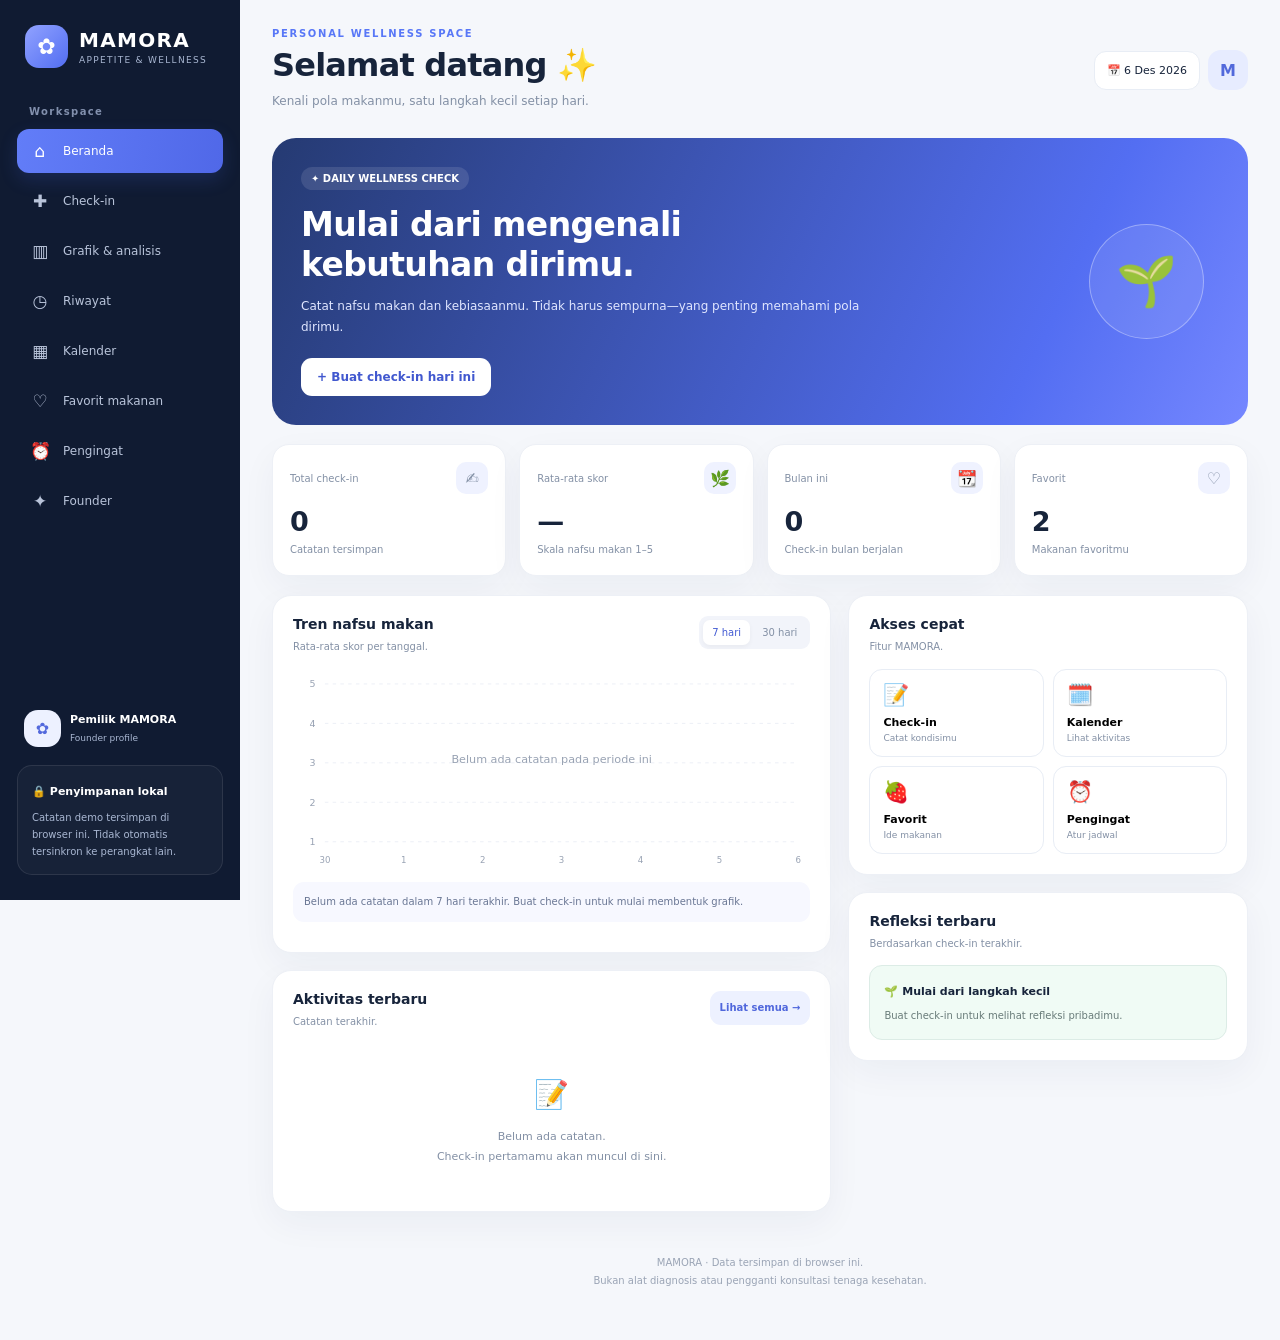
==== templates/index.html @ 0bb4195c "Prepare MAMORA for deployment" ====
<!DOCTYPE html>
<html lang="id">
<head>
<meta charset="UTF-8">
<meta name="viewport" content="width=device-width, initial-scale=1">
<meta name="theme-color" content="#101b32">
<title>MAMORA — Appetite & Wellness</title>
<style>
:root{
  --navy:#101b32;--blue:#5877f7;--blue2:#edf1ff;
  --bg:#f5f7fb;--surface:#fff;--ink:#17243b;
  --muted:#8390a5;--line:#e8edf5;--green:#168568;
  --mint:#e6f8ef;--amber:#fff4df;--red:#fff0f0;
  --shadow:0 12px 35px #1d2f540c;--radius:20px
}
*{box-sizing:border-box}
body{margin:0;background:var(--bg);color:var(--ink);
font-family:Inter,system-ui,-apple-system,"Segoe UI",sans-serif}
button,input,select,textarea{font:inherit}
button{cursor:pointer}
button:focus-visible,input:focus-visible,select:focus-visible,
textarea:focus-visible{outline:3px solid #aabaff;outline-offset:2px}
button:disabled{opacity:.5;cursor:not-allowed}
.hidden{display:none!important}
.muted{color:var(--muted)}
.small{font-size:11px;line-height:1.8}
.eyebrow{font-size:10px;letter-spacing:1.7px;font-weight:800;color:var(--blue)}
h1{font-size:clamp(24px,3vw,32px);letter-spacing:-.8px;margin:7px 0}
h2{letter-spacing:-.6px}
h3{font-size:15px}
p{line-height:1.75}
button:active{transform:scale(.99)}
.btn{display:inline-flex;align-items:center;justify-content:center;gap:8px;
border:0;border-radius:11px;padding:12px 16px;background:var(--blue);
color:#fff;font-size:12px;font-weight:750;transition:.18s}
.btn:hover{filter:brightness(.96)}
.btn.soft{background:var(--blue2);color:#5067dc}
.btn.outline{background:#fff;border:1px solid var(--line);color:#536078}
.btn.danger{background:var(--red);color:#bd4949}
.btn.block{width:100%}
.btn.small{padding:8px 10px;font-size:10px}
.card{background:var(--surface);border:1px solid #edf0f6;
border-radius:var(--radius);box-shadow:var(--shadow);padding:21px;min-width:0}
.card h3{margin-top:0}
.field{display:grid;gap:7px;margin-bottom:16px}
.field label,.field-label{font-size:11px;font-weight:800;color:#4c5970}
.field input,.field select,.field textarea,.search{
width:100%;min-width:0;padding:12px;border:1px solid #e4e9f2;
border-radius:11px;background:#fff;color:var(--ink);font-size:12px}
.field textarea{resize:vertical;min-height:80px}
.field-grid{display:grid;grid-template-columns:1fr 1fr;gap:12px}
.form-hint{font-size:11px;color:var(--muted);line-height:1.8}
.tag{display:inline-flex;padding:6px 10px;border-radius:99px;
font-size:10px;background:var(--blue2);color:#5067dc;font-weight:750}
.divider{height:1px;background:var(--line);margin:18px 0}
.toast{position:fixed;z-index:100;bottom:22px;right:22px;max-width:340px;
background:#15213a;color:white;padding:13px 17px;border-radius:12px;
font-size:12px;box-shadow:var(--shadow);display:none}
.toast.show{display:block}

/* LOGIN */
.login-screen{min-height:100vh;display:grid;grid-template-columns:1.05fr .95fr;
background:#fff}
.login-art{position:relative;overflow:hidden;display:flex;flex-direction:column;
justify-content:space-between;padding:clamp(28px,5vw,68px);
background:linear-gradient(145deg,#101b32,#263c76 62%,#5b73e8);color:#fff}
.login-art:before,.login-art:after{content:"";position:absolute;border:1px solid #ffffff24;
border-radius:50%;width:300px;height:300px;right:-90px;top:12%;
box-shadow:0 0 0 30px #ffffff08,0 0 0 65px #ffffff05}
.login-art:after{width:180px;height:180px;top:auto;bottom:8%;right:15%}
.login-brand{display:flex;gap:12px;align-items:center;position:relative;z-index:1}
.brand-mark{display:grid;place-items:center;width:43px;height:43px;
border-radius:14px;background:linear-gradient(135deg,#91a2ff,#526ef2);font-size:22px}
.brand-name{font-size:20px;font-weight:850;letter-spacing:1.3px}
.login-message{position:relative;z-index:1;max-width:520px}
.login-message h1{font-size:clamp(35px,5vw,58px);line-height:1.08;letter-spacing:-2px}
.login-message p{max-width:420px;color:#dbe3ff;font-size:13px}
.login-points{display:grid;gap:13px;margin-top:27px;font-size:12px;color:#e2e8ff}
.login-point{display:flex;gap:10px;align-items:center}
.login-foot{position:relative;z-index:1;color:#b9c6e8;font-size:10px;line-height:1.8}
.login-side{display:grid;place-items:center;padding:30px}
.login-box{width:min(100%,390px)}
.login-box h2{font-size:27px;margin:12px 0 7px}
.login-box .field{margin-top:20px}
.login-lock{display:grid;place-items:center;width:52px;height:52px;border-radius:17px;
background:var(--blue2);font-size:24px}
.login-error{color:#b84747;font-size:11px;margin:0 0 12px}
.login-owner{display:flex;align-items:center;gap:12px;margin-top:23px;
padding:13px;border:1px solid var(--line);border-radius:14px}
.owner-mini{width:44px;height:44px;border-radius:14px;background:#edf1ff;
display:grid;place-items:center;overflow:hidden;color:#5369dc;font-weight:800}
.owner-mini img{width:100%;height:100%;object-fit:cover}

/* APP SHELL */
.sidebar{position:fixed;inset:0 auto 0 0;width:240px;background:var(--navy);
color:white;padding:25px 17px;display:flex;flex-direction:column;z-index:20}
.brand{display:flex;align-items:center;gap:11px;padding:0 8px 29px}
.brand-sub{font-size:9px;color:#a9b7d2;letter-spacing:1.3px;margin-top:3px}
.nav-label{padding:0 12px;margin:9px 0 12px;color:#8290ad;font-size:10px;
letter-spacing:1.4px;font-weight:800}
.nav-list{display:grid;gap:6px}
.nav-btn{width:100%;display:flex;align-items:center;gap:12px;padding:12px;
border:0;border-radius:12px;background:transparent;color:#b9c4da;
text-align:left;font-size:12px}
.nav-btn:hover{background:#ffffff0d;color:#fff}
.nav-btn.active{color:#fff;background:linear-gradient(100deg,#627df8,#5068e8);
box-shadow:0 7px 18px #435dd733}
.nav-icon{width:22px;text-align:center;font-size:17px}
.sidebar-bottom{margin-top:auto}
.privacy{padding:14px;border:1px solid #ffffff18;border-radius:15px;background:#ffffff08}
.privacy strong{font-size:11px}
.privacy p{font-size:10px;line-height:1.7;color:#a9b7d2;margin-bottom:0}
.sidebar-owner{display:flex;align-items:center;gap:9px;padding:12px 7px 18px}
.sidebar-owner .owner-mini{width:37px;height:37px;flex-shrink:0}
.sidebar-owner strong{font-size:11px;display:block}
.sidebar-owner small{font-size:9px;color:#a9b7d2}
.main{margin-left:240px;padding:28px 32px 50px;max-width:1800px;min-height:100vh}
.topbar{display:flex;justify-content:space-between;align-items:center;gap:12px;margin-bottom:26px}
.top-sub{font-size:12px;color:var(--muted);margin:5px 0 0}
.top-actions{display:flex;align-items:center;gap:8px}
.date-chip{padding:12px;border:1px solid var(--line);border-radius:12px;background:#fff;font-size:11px}
.avatar{width:40px;height:40px;border-radius:13px;background:#e7ecff;color:#5269db;
display:grid;place-items:center;font-weight:800;overflow:hidden}
.avatar img{width:100%;height:100%;object-fit:cover}
.view{display:none}
.view.active{display:block;animation:appear .2s ease}
@keyframes appear{from{opacity:.5;transform:translateY(4px)}to{opacity:1;transform:none}}
.hero{display:grid;grid-template-columns:1fr 130px;gap:18px;align-items:center;
padding:29px;border-radius:24px;background:linear-gradient(115deg,#253a72,#536ef2 78%,#7587ff);
color:#fff;margin-bottom:19px;overflow:hidden}
.hero h2{font-size:clamp(24px,3vw,33px);line-height:1.2;margin:15px 0 9px}
.hero p{font-size:12px;color:#e0e6ff;max-width:560px}
.hero-orb{width:115px;height:115px;border:1px solid #ffffff55;border-radius:50%;
display:grid;place-items:center;background:#ffffff17;font-size:49px}
.hero .btn{background:#fff;color:#4158cf;margin-top:8px}
.stats{display:grid;grid-template-columns:repeat(4,minmax(0,1fr));gap:13px;margin-bottom:19px}
.stat{padding:17px;border:1px solid #edf0f6;border-radius:17px;background:#fff;box-shadow:var(--shadow)}
.stat-head{display:flex;justify-content:space-between;align-items:center;gap:8px;font-size:10px;color:var(--muted)}
.stat-icon{width:32px;height:32px;display:grid;place-items:center;border-radius:10px;background:#eff2ff;font-size:16px}
.stat-number{font-size:27px;font-weight:850;letter-spacing:-.8px;margin-top:12px}
.stat-foot{font-size:10px;color:var(--muted);line-height:1.6;margin-top:5px}
.content-grid{display:grid;grid-template-columns:minmax(0,1.4fr) minmax(240px,1fr);gap:17px;align-items:start}
.panel{padding:20px;background:#fff;border:1px solid #edf0f6;border-radius:19px;
box-shadow:var(--shadow);margin-bottom:17px;min-width:0}
.panel-head{display:flex;justify-content:space-between;align-items:flex-start;gap:10px;margin-bottom:16px}
.panel-title{font-size:14px;font-weight:800;margin:0}
.panel-sub{font-size:10px;color:var(--muted);line-height:1.7;margin:6px 0 0}
.period{display:flex;gap:3px;padding:4px;border-radius:9px;background:#f2f4fa;flex-shrink:0}
.period button{border:0;background:transparent;padding:7px 9px;border-radius:7px;color:var(--muted);font-size:10px}
.period button.active{background:#fff;color:#435bd3;box-shadow:0 2px 5px #0000000b}
.chart{width:100%;height:auto;display:block;overflow:visible}
.chart-note{margin-top:12px;padding:11px;border-radius:11px;background:#f7f8ff;
color:#697694;font-size:10px;line-height:1.8}
.quick-grid{display:grid;grid-template-columns:1fr 1fr;gap:9px}
.quick{padding:13px;border:1px solid var(--line);border-radius:13px;background:#fff;text-align:left}
.quick:hover{background:#fafbff;border-color:#c5d0ff}
.quick span{font-size:21px;display:block;margin-bottom:9px}
.quick strong{font-size:11px;display:block}
.quick small{font-size:9px;color:var(--muted);display:block;margin-top:4px}
.feedback{padding:14px;border-radius:13px;background:#f0fbf5;border:1px solid #dcece6}
.feedback.warning{background:#fff8e9;border-color:#f3e3b9}
.feedback strong{font-size:11px}
.feedback p{font-size:10px;color:#687b79;line-height:1.8;margin:8px 0 0}
.section-heading{display:flex;justify-content:space-between;align-items:flex-end;gap:14px;margin-bottom:19px}
.section-heading h2{font-size:24px;margin:6px 0}
.section-heading p{font-size:11px;color:var(--muted);margin:0;line-height:1.7}
.form-layout{display:grid;grid-template-columns:minmax(0,1.2fr) minmax(240px,.8fr);gap:17px;align-items:start}
.form-card{padding:22px;border:1px solid #edf0f6;border-radius:19px;background:#fff;box-shadow:var(--shadow)}
.scale{display:grid;grid-template-columns:repeat(5,minmax(0,1fr));gap:6px}
.scale label input{position:absolute;opacity:0}
.scale label span{display:grid;place-items:center;gap:6px;min-height:70px;
border:1px solid var(--line);border-radius:12px;font-size:21px}
.scale label input:checked+span{border-color:var(--blue);background:var(--blue2)}
.scale small{font-size:8px;color:var(--muted)}
.entry-list{display:grid;gap:10px}
.entry{display:flex;align-items:flex-start;gap:11px;padding:13px;border:1px solid var(--line);
border-radius:13px;background:#fff}
.entry-emoji{width:38px;height:38px;flex-shrink:0;display:grid;place-items:center;
background:#f0f3ff;border-radius:12px;font-size:19px}
.entry-body{flex:1;min-width:0}
.entry-title{font-size:11px;font-weight:800;overflow-wrap:anywhere}
.entry-meta{font-size:10px;color:var(--muted);line-height:1.7;margin-top:5px;overflow-wrap:anywhere}
.entry-score{display:inline-block;margin-top:7px;padding:5px 8px;border-radius:7px;
background:#eef2ff;color:#536bd8;font-size:9px;font-weight:800}
.entry-actions{display:flex;flex-direction:column;gap:5px;align-items:flex-end}
.empty{text-align:center;color:var(--muted);font-size:11px;line-height:1.8;padding:24px 10px}
.empty span{display:block;font-size:28px;margin-bottom:7px}
.search-row{display:flex;gap:9px;flex-wrap:wrap;margin-bottom:15px}
.search-row .search{flex:1;min-width:150px}
.calendar-card{padding:19px;background:#fff;border:1px solid var(--line);
border-radius:19px;box-shadow:var(--shadow)}
.calendar-toolbar{display:flex;justify-content:space-between;align-items:center;margin-bottom:17px}
.calendar-toolbar h3{margin:0}
.icon-btn{width:35px;height:35px;border:1px solid var(--line);border-radius:10px;background:#fff}
.calendar-grid{display:grid;grid-template-columns:repeat(7,minmax(0,1fr));gap:5px}
.weekday{text-align:center;font-size:9px;font-weight:800;color:var(--muted);padding:8px 0}
.calday{position:relative;min-height:58px;border:1px solid transparent;border-radius:10px;
background:#f8f9fc;color:#4b5870;font-size:11px}
.calday.outside{background:#fff;color:#c2c9d5}
.calday.today{border-color:var(--blue);color:var(--blue);font-weight:800}
.calday.selected{background:var(--blue2);border-color:var(--blue)}
.calday.has::after{content:"";position:absolute;bottom:5px;left:50%;width:5px;height:5px;
border-radius:50%;background:var(--green);transform:translateX(-50%)}
.food-grid{display:grid;grid-template-columns:repeat(3,minmax(0,1fr));gap:12px}
.food-card{padding:16px;border:1px solid var(--line);border-radius:16px;background:#fff;box-shadow:var(--shadow)}
.food-top{display:flex;justify-content:space-between;align-items:center}
.food-emoji{width:44px;height:44px;border-radius:14px;background:#f3f4ff;display:grid;place-items:center;font-size:24px}
.favorite{width:33px;height:33px;border:1px solid var(--line);border-radius:10px;background:#fff;font-size:17px}
.favorite.active{color:#e65b76;background:#fff0f3}
.food-card h3{font-size:12px;margin:14px 0 6px}
.food-card p{min-height:34px;font-size:10px;color:var(--muted);line-height:1.7}
.food-use{display:flex;gap:6px}
.food-use select{min-width:0;flex:1;border:1px solid var(--line);border-radius:9px;padding:7px;font-size:10px}
.reminder-row{display:flex;align-items:center;gap:10px;padding:13px;border:1px solid var(--line);border-radius:13px;margin-bottom:9px}
.reminder-symbol{width:39px;height:39px;display:grid;place-items:center;background:#f1f3ff;border-radius:12px;font-size:20px}
.reminder-info{flex:1;min-width:0}
.reminder-info strong{font-size:11px;display:block}
.reminder-info small{font-size:9px;color:var(--muted);display:block;margin-top:4px}
.reminder-time{font-size:12px;font-weight:800}
.switch{width:37px;height:21px;position:relative;flex-shrink:0}
.switch input{opacity:0;width:0;height:0}
.switch span{position:absolute;inset:0;background:#dce1eb;border-radius:99px;cursor:pointer}
.switch span:before{content:"";position:absolute;width:15px;height:15px;left:3px;top:3px;background:#fff;border-radius:50%;transition:.2s}
.switch input:checked+span{background:var(--blue)}
.switch input:checked+span:before{transform:translateX(16px)}
.reminder-form{display:grid;grid-template-columns:1fr 1fr auto;gap:9px;align-items:end}
.reminder-form .field{margin:0}
.founder-cover{position:relative;overflow:hidden;min-height:210px;border-radius:20px;
background:linear-gradient(120deg,#263a70,#6278ef);color:white;padding:27px;
display:flex;align-items:flex-end}
.founder-cover:after{content:"✳";position:absolute;right:8%;top:-30px;font-size:180px;color:#ffffff12}
.founder-cover h2{font-size:clamp(25px,4vw,38px);margin:8px 0}
.founder-cover p{max-width:560px;color:#e0e6ff;font-size:12px;margin-bottom:0}
.founder-layout{display:grid;grid-template-columns:minmax(240px,.75fr) minmax(0,1.25fr);gap:17px;margin-top:17px}
.founder-photo-wrap{display:grid;place-items:center}
.founder-photo{width:min(100%,340px);aspect-ratio:4/5;border-radius:22px;overflow:hidden;
background:linear-gradient(145deg,#e7ecff,#dff8ed);display:grid;place-items:center;
color:#5168dc;text-align:center;padding:20px}
.founder-photo img{width:100%;height:100%;object-fit:cover}
.photo-placeholder .symbol{font-size:56px;display:block}
.photo-placeholder strong{display:block;margin:12px 0 5px;font-size:14px}
.photo-placeholder p{font-size:10px;color:#687b92;line-height:1.7}
.owner-title{font-size:10px;color:var(--blue);letter-spacing:1.4px;font-weight:800}
.owner-name{font-size:25px;font-weight:850;margin:9px 0}
.founder-copy{font-size:12px;line-height:1.9;color:#637089}
.mini-stat{padding:14px;border:1px solid var(--line);border-radius:13px;background:#fafbff}
.mini-stat strong{font-size:12px;display:block;margin-bottom:5px}
.mini-stat p{font-size:10px;color:var(--muted);margin:0;line-height:1.8}
.profile-grid{display:grid;grid-template-columns:1fr 1fr;gap:11px;margin-top:15px}
.footer-note{text-align:center;color:#9aa4b5;font-size:10px;line-height:1.8;margin-top:25px}
.mobile-nav{display:none}

@media(max-width:1120px){
.sidebar{width:210px}.main{margin-left:210px;padding:23px}
.stats{grid-template-columns:repeat(2,minmax(0,1fr))}
.content-grid{grid-template-columns:1fr}.food-grid{grid-template-columns:repeat(2,minmax(0,1fr))}
}
@media(max-width:720px){
.login-screen{grid-template-columns:1fr}
.login-art{min-height:250px;padding:22px}
.login-message{margin-top:34px}
.login-message h1{font-size:35px}
.login-message p{font-size:11px}
.login-points{display:none}
.login-foot{margin-top:25px}
.login-side{padding:27px 20px 40px}
.sidebar{display:none}
.main{margin-left:0;padding:18px 14px 95px}
.topbar{align-items:flex-start;margin-bottom:20px}
.top-sub{max-width:270px}
.date-chip{display:none}
.top-actions .btn{padding:10px;font-size:10px}
.hero{grid-template-columns:1fr 66px;padding:21px 17px}
.hero h2{font-size:23px}
.hero p{font-size:11px}
.hero-orb{width:64px;height:64px;font-size:30px}
.stats{gap:9px}
.stat{padding:13px;border-radius:15px}
.stat-number{font-size:24px}
.stat-head{font-size:9px}
.stat-icon{width:28px;height:28px}
.content-grid,.form-layout,.founder-layout{grid-template-columns:1fr;gap:13px}
.panel,.form-card{padding:16px;border-radius:17px}
.section-heading{align-items:flex-start;flex-direction:column}
.section-heading h2{font-size:22px}
.food-grid{grid-template-columns:1fr 1fr;gap:9px}
.food-card{padding:12px}
.food-use{flex-direction:column}
.food-use .btn{width:100%}
.scale{gap:4px}
.scale label span{min-height:65px;font-size:19px}
.scale small{font-size:7px}
.field-grid{gap:9px}
.calendar-card{padding:12px}
.calendar-grid{gap:3px}
.calday{min-height:45px}
.reminder-form{grid-template-columns:1fr 1fr}
.reminder-form .btn{grid-column:1/-1;width:100%}
.entry{gap:8px;padding:11px}
.entry-emoji{width:33px;height:33px;font-size:17px}
.entry-actions .btn{padding:7px}
.founder-photo{max-width:250px}
.mobile-nav{position:fixed;inset:auto 0 0;z-index:30;display:flex;justify-content:space-around;
gap:2px;padding:7px 4px calc(7px + env(safe-area-inset-bottom));
border-top:1px solid #e9edf5;background:#fffffff0;backdrop-filter:blur(14px)}
.mobile-nav .nav-btn{flex:1;display:flex;flex-direction:column;align-items:center;
justify-content:center;gap:4px;padding:7px 1px;font-size:9px;color:#8590a4}
.mobile-nav .nav-btn.active{color:#5369e5;background:#eef1ff;box-shadow:none}
.mobile-nav .nav-icon{font-size:18px;width:auto}
.toast{right:12px;bottom:80px}
}
@media(prefers-reduced-motion:reduce){*,*::before,*::after{animation-duration:.01ms!important;transition-duration:.01ms!important}}
</style>
  <link rel="stylesheet" href="{{ url_for('static', filename='mamora-premium.css') }}">
</head>
<body>

<!-- MAIN APP -->
<div id="appShell">
  <aside class="sidebar">
    <div class="brand">
      <div class="brand-mark">✿</div>
      <div><div class="brand-name">MAMORA</div><div class="brand-sub">APPETITE & WELLNESS</div></div>
    </div>
    <div class="nav-label">Workspace</div>
    <nav class="nav-list">
      <button class="nav-btn active" data-view="home"><span class="nav-icon">⌂</span>Beranda</button>
      <button class="nav-btn" data-view="checkin"><span class="nav-icon">✚</span>Check-in</button>
      <button class="nav-btn" data-view="analytics"><span class="nav-icon">▥</span>Grafik & analisis</button>
      <button class="nav-btn" data-view="history"><span class="nav-icon">◷</span>Riwayat</button>
      <button class="nav-btn" data-view="calendar"><span class="nav-icon">▦</span>Kalender</button>
      <button class="nav-btn" data-view="favorites"><span class="nav-icon">♡</span>Favorit makanan</button>
      <button class="nav-btn" data-view="reminders"><span class="nav-icon">⏰</span>Pengingat</button>
      <button class="nav-btn" data-view="founder"><span class="nav-icon">✦</span>Founder</button>
    </nav>
    <div class="sidebar-bottom">
      <div class="sidebar-owner"><div class="owner-mini" id="sideOwnerMini">✿</div><div><strong>Pemilik MAMORA</strong><small>Founder profile</small></div></div>
      <div class="privacy"><strong>🔒 Penyimpanan lokal</strong><p>Catatan demo tersimpan di browser ini. Tidak otomatis tersinkron ke perangkat lain.</p></div>
      
    </div>
  </aside>

  <main class="main">
    <header class="topbar">
      <div><div class="eyebrow">PERSONAL WELLNESS SPACE</div><h1 id="pageTitle">Selamat datang ✨</h1><p class="top-sub" id="pageSubtitle">Kenali pola makanmu, satu langkah kecil setiap hari.</p></div>
      <div class="top-actions"><div class="date-chip" id="todayChip">📅 —</div><div class="avatar" id="topAvatar">M</div></div>
    </header>

    <!-- HOME -->
    <section class="view active" id="view-home">
      <div class="hero">
        <div><span class="tag" style="background:#ffffff1c;color:#fff">✦ DAILY WELLNESS CHECK</span>
          <h2>Mulai dari mengenali<br>kebutuhan dirimu.</h2>
          <p>Catat nafsu makan dan kebiasaanmu. Tidak harus sempurna—yang penting memahami pola dirimu.</p>
          <button class="btn" data-go="checkin">+ Buat check-in hari ini</button>
        </div><div class="hero-orb">🌱</div>
      </div>
      <div class="stats">
        <article class="stat"><div class="stat-head">Total check-in <span class="stat-icon">✍️</span></div><div class="stat-number" id="statTotal">0</div><div class="stat-foot">Catatan tersimpan</div></article>
        <article class="stat"><div class="stat-head">Rata-rata skor <span class="stat-icon">🌿</span></div><div class="stat-number" id="statAvg">—</div><div class="stat-foot">Skala nafsu makan 1–5</div></article>
        <article class="stat"><div class="stat-head">Bulan ini <span class="stat-icon">📆</span></div><div class="stat-number" id="statMonth">0</div><div class="stat-foot">Check-in bulan berjalan</div></article>
        <article class="stat"><div class="stat-head">Favorit <span class="stat-icon">♡</span></div><div class="stat-number" id="statFav">0</div><div class="stat-foot">Makanan favoritmu</div></article>
      </div>
      <div class="content-grid">
        <div>
          <section class="panel">
            <div class="panel-head"><div><h3 class="panel-title">Tren nafsu makan</h3><p class="panel-sub">Rata-rata skor per tanggal.</p></div><div class="period"><button class="active" data-period="7">7 hari</button><button data-period="30">30 hari</button></div></div>
            <svg id="homeChart" class="chart" viewBox="0 0 600 230" role="img" aria-label="Grafik nafsu makan"></svg>
            <p class="chart-note" id="homeChartNote">Grafik akan terisi setelah check-in.</p>
          </section>
          <section class="panel"><div class="panel-head"><div><h3 class="panel-title">Aktivitas terbaru</h3><p class="panel-sub">Catatan terakhir.</p></div><button class="btn soft small" data-go="history">Lihat semua →</button></div><div class="entry-list" id="recentEntries"></div></section>
        </div>
        <div>
          <section class="panel"><h3 class="panel-title">Akses cepat</h3><p class="panel-sub" style="margin-bottom:14px">Fitur MAMORA.</p><div class="quick-grid">
            <button class="quick" data-go="checkin"><span>📝</span><strong>Check-in</strong><small>Catat kondisimu</small></button>
            <button class="quick" data-go="calendar"><span>🗓️</span><strong>Kalender</strong><small>Lihat aktivitas</small></button>
            <button class="quick" data-go="favorites"><span>🍓</span><strong>Favorit</strong><small>Ide makanan</small></button>
            <button class="quick" data-go="reminders"><span>⏰</span><strong>Pengingat</strong><small>Atur jadwal</small></button>
          </div></section>
          <section class="panel"><h3 class="panel-title">Refleksi terbaru</h3><p class="panel-sub" style="margin-bottom:13px">Berdasarkan check-in terakhir.</p><div id="homeFeedback" class="feedback"><strong>🌱 Mulai dari langkah kecil</strong><p>Buat check-in untuk melihat refleksi pribadimu.</p></div></section>
        </div>
      </div>
    </section>

    <!-- CHECK-IN -->
    <section class="view" id="view-checkin">
      <div class="section-heading"><div><div class="eyebrow">DAILY JOURNAL</div><h2>Check-in harian</h2><p>Isi sesuai keadaanmu. Tidak ada jawaban benar atau salah.</p></div></div>
      <div class="form-layout">
        <form class="form-card" id="checkinForm">
          <h3>Bagaimana keadaanmu?</h3><p class="form-hint">Kolom bertanda wajib harus diisi.</p>
          <div class="field-grid">
            <div class="field"><label for="entryDate">Tanggal</label><input id="entryDate" name="date" type="date" required></div>
            <div class="field"><label for="meal">Waktu makan</label><select id="meal" name="meal" required><option value="">Pilih</option><option>Sarapan</option><option>Makan siang</option><option>Makan malam</option><option>Camilan</option><option>Lainnya</option></select></div>
          </div>
          <div class="field"><span class="field-label">Seberapa besar nafsu makanmu?</span><div class="scale">
            <label><input type="radio" name="appetite" value="1" required><span>😣<small>Sangat rendah</small></span></label>
            <label><input type="radio" name="appetite" value="2"><span>😕<small>Rendah</small></span></label>
            <label><input type="radio" name="appetite" value="3"><span>😐<small>Biasa</small></span></label>
            <label><input type="radio" name="appetite" value="4"><span>🙂<small>Baik</small></span></label>
            <label><input type="radio" name="appetite" value="5"><span>😋<small>Sangat baik</small></span></label>
          </div></div>
          <div class="field-grid">
            <div class="field"><label for="mood">Suasana hati</label><select id="mood" name="mood" required><option value="">Pilih</option><option>Senang</option><option>Tenang</option><option>Biasa saja</option><option>Cemas</option><option>Sedih</option><option>Lelah</option></select></div>
            <div class="field"><label for="portion">Porsi yang dimakan</label><select id="portion" name="portion" required><option value="">Pilih</option><option>Belum makan</option><option>Sedikit</option><option>Sekitar setengah</option><option>Hampir habis</option><option>Habis</option></select></div>
          </div>
          <div class="field"><label for="symptoms">Keluhan (opsional)</label><select id="symptoms" name="symptoms"><option>Tidak ada</option><option>Mual</option><option>Perut kembung</option><option>Sakit perut</option><option>Cepat kenyang</option><option>Lelah</option><option>Lainnya</option></select></div>
          <div class="field"><label for="foodEaten">Makanan yang dikonsumsi</label><input id="foodEaten" name="food" maxlength="120" placeholder="Contoh: nasi, telur, sup ayam"></div>
          <div class="field"><label for="notes">Catatan tambahan</label><textarea id="notes" name="notes" maxlength="500" placeholder="Apa yang membuatmu nyaman atau kurang nyaman?"></textarea></div>
          <button class="btn block" type="submit">Simpan check-in & lihat feedback →</button>
          <div id="checkinResult" style="margin-top:14px" aria-live="polite"></div>
        </form>
        <div>
          <section class="panel"><h3>🌿 Dengarkan tubuhmu</h3><p class="panel-sub">Perhatikan kapan kamu merasa nyaman makan, makanan apa yang kamu sukai, dan situasi yang mungkin memengaruhi nafsu makan.</p></section>
          <section class="panel"><h3>💛 Kesehatan tetap utama</h3><p class="panel-sub">Jika nafsu makan terus menurun, kamu sulit makan atau minum, atau keluhan menetap, bicarakan dengan orang tua/wali dan tenaga kesehatan.</p></section>
        </div>
      </div>
    </section>

    <!-- ANALYTICS -->
    <section class="view" id="view-analytics">
      <div class="section-heading"><div><div class="eyebrow">YOUR PATTERNS</div><h2>Grafik & analisis</h2><p>Ringkasan catatan, bukan diagnosis medis.</p></div><div class="period"><button class="active" data-period="7">7 hari</button><button data-period="30">30 hari</button></div></div>
      <section class="panel"><div class="panel-head"><div><h3 class="panel-title">Perjalanan nafsu makan</h3><p class="panel-sub">Rata-rata skor per tanggal.</p></div></div><svg id="analyticsChart" class="chart" viewBox="0 0 600 260" role="img" aria-label="Grafik analisis"></svg><p class="chart-note" id="analyticsNote"></p></section>
      <div class="stats">
        <article class="stat"><div class="stat-head">Rata-rata 7 hari</div><div class="stat-number" id="avg7">—</div><div class="stat-foot">Skor dari catatan yang ada</div></article>
        <article class="stat"><div class="stat-head">Rata-rata 30 hari</div><div class="stat-number" id="avg30">—</div><div class="stat-foot">Skor dari catatan yang ada</div></article>
        <article class="stat"><div class="stat-head">Hari tercatat</div><div class="stat-number" id="daysRecorded">0</div><div class="stat-foot">Tanggal unik</div></article>
        <article class="stat"><div class="stat-head">Skor terbaru</div><div class="stat-number" id="latestScore">—</div><div class="stat-foot">Check-in terakhir</div></article>
      </div>
    </section>

    <!-- HISTORY -->
    <section class="view" id="view-history">
      <div class="section-heading"><div><div class="eyebrow">YOUR JOURNAL</div><h2>Riwayat check-in</h2><p>Temukan kembali catatanmu.</p></div><button class="btn soft" id="exportCsv">↓ Ekspor CSV</button></div>
      <section class="panel">
        <div class="search-row"><input class="search" id="historySearch" type="search" placeholder="Cari makanan, suasana hati, catatan..."><input class="search" id="historyDate" type="date" aria-label="Filter tanggal" style="max-width:180px"><button class="btn outline" id="resetFilter">Reset</button></div>
        <div class="entry-list" id="historyEntries"></div>
        <div style="display:flex;justify-content:space-between;align-items:center;gap:10px;margin-top:18px;flex-wrap:wrap"><span class="muted small" id="historyCount"></span><button class="btn danger small" id="clearEntries">Hapus semua riwayat</button></div>
      </section>
    </section>

    <!-- CALENDAR -->
    <section class="view" id="view-calendar">
      <div class="section-heading"><div><div class="eyebrow">YOUR CONSISTENCY</div><h2>Kalender check-in</h2><p>Pilih tanggal untuk melihat catatan.</p></div></div>
      <section class="calendar-card"><div class="calendar-toolbar"><button class="icon-btn" id="prevMonth" aria-label="Bulan sebelumnya">←</button><h3 id="calendarMonth"></h3><button class="icon-btn" id="nextMonth" aria-label="Bulan berikutnya">→</button></div><div class="calendar-grid" id="calendarGrid"></div><div class="divider"></div><h3 id="calendarSelectedTitle">Catatan tanggal terpilih</h3><div class="entry-list" id="calendarEntries"></div></section>
    </section>

    <!-- FAVORITES -->
    <section class="view" id="view-favorites">
      <div class="section-heading"><div><div class="eyebrow">FOOD IDEAS</div><h2>Favorit makanan</h2><p>Simpan makanan yang kamu sukai atau ingin coba.</p></div></div>
      <section class="panel"><h3>Tambah makanan sendiri</h3><p class="panel-sub">Ini daftar ide pribadi, bukan rekomendasi medis.</p><form id="customFoodForm" class="search-row" style="margin-top:13px"><input class="search" id="customFoodName" maxlength="70" required placeholder="Nama makanan"><input class="search" id="customFoodEmoji" maxlength="8" placeholder="🍲" aria-label="Emoji" style="max-width:75px"><button class="btn" type="submit">+ Tambah</button></form></section>
      <div class="food-grid" id="foodGrid"></div>
    </section>

    <!-- REMINDERS -->
    <section class="view" id="view-reminders">
      <div class="section-heading"><div><div class="eyebrow">GENTLE ROUTINE</div><h2>Pengingat waktu makan</h2><p>Atur rutinitas fleksibel sesuai kebutuhanmu.</p></div></div>
      <div class="form-layout"><section class="form-card"><h3>Jadwal pengingat</h3><p class="panel-sub" style="margin-bottom:15px">Aktif saat halaman MAMORA terbuka.</p><div id="reminderList"></div>
        <form id="reminderForm" class="reminder-form"><div class="field"><label for="reminderName">Nama pengingat</label><input id="reminderName" maxlength="40" required placeholder="Camilan sore"></div><div class="field"><label for="reminderTime">Waktu</label><input id="reminderTime" type="time" value="15:00" required></div><button class="btn" type="submit">+ Tambah</button></form>
        <p class="panel-sub" style="margin-top:15px">Pengingat tidak dijamin berbunyi saat browser ditutup.</p><button class="btn outline small" id="notificationPermission" style="margin-top:10px">Aktifkan izin notifikasi</button>
      </section><div><section class="panel"><h3>⏰ Cara kerja</h3><p class="panel-sub">MAMORA memeriksa jadwal selama halaman tetap terbuka. Ini bukan alarm background yang dijamin bekerja setelah browser ditutup.</p></section><section class="panel"><h3>💛 Tetap fleksibel</h3><p class="panel-sub">Pengingat hanyalah bantuan. Sesuaikan jadwal dengan kebutuhan dan ceritakan kepada orang tepercaya jika kamu membutuhkan dukungan.</p></section></div></div>
    </section>

    <!-- FOUNDER -->
    <section class="view" id="view-founder">
      <div class="founder-cover"><div style="position:relative;z-index:1"><span class="tag" style="background:#ffffff1c;color:white">THE STORY BEHIND MAMORA</span><h2>Berawal dari kepedulian,<br>dibangun untuk memahami.</h2><p>MAMORA dibuat sebagai proyek edukasi untuk membantu pengguna mencatat pola nafsu makan dan melakukan refleksi harian secara sederhana.</p></div></div>
      <div class="founder-layout">
        <section class="card founder-photo-wrap">
          <div class="founder-photo" id="founderPhoto"><div class="photo-placeholder"><span class="symbol">✿</span><strong>Foto Founder</strong><p>Unggah fotomu sendiri di bagian pengaturan profil di samping.</p></div></div>
          <div style="width:100%;margin-top:15px"><label class="btn soft block" for="founderPhotoInput">↑ Unggah foto pemilik</label><input class="hidden" type="file" id="founderPhotoInput" accept="image/*"><p class="form-hint">Foto diproses dan disimpan di browser ini. Gunakan foto yang kamu nyaman tampilkan.</p><button class="btn outline block" id="removeFounderPhoto" type="button">Hapus foto</button></div>
        </section>
        <div>
          <section class="card">
            <div class="owner-title">FOUNDER & PROJECT OWNER</div>
            <div class="owner-name">Pemilik MAMORA</div>
            <span class="tag">Student Project · Wellness Technology</span>
            <p class="founder-copy">MAMORA dirancang sebagai ruang pencatatan sederhana untuk membantu pengguna mengamati perubahan nafsu makan, suasana hati, dan pengalaman makan dari hari ke hari. Ide utamanya adalah menjadikan pencatatan lebih teratur dan mudah dipahami tanpa mengklaim mampu mendiagnosis penyakit.</p>
            <div class="divider"></div>
            <h3>Cerita pembuatan</h3>
            <p class="founder-copy">Proyek ini dikembangkan dari ketertarikan terhadap hubungan antara kebiasaan sehari-hari dan kesehatan pencernaan. MAMORA menggabungkan check-in, visualisasi data, riwayat, kalender, dan pengingat dalam satu antarmuka yang responsif.</p>
            <h3>Tujuan proyek</h3>
            <p class="founder-copy">Membantu pengguna mengenali pola pribadi, mendukung kebiasaan refleksi yang konsisten, dan menyediakan bahan pengamatan untuk diskusi dengan orang tua/wali atau tenaga kesehatan jika diperlukan.</p>
            <p class="form-hint">Deskripsi ini adalah draf profil proyek. Kamu dapat menyesuaikannya agar benar-benar mencerminkan alasan dan proses pembuatanmu.</p>
          </section>
          <div class="profile-grid">
            <div class="mini-stat"><strong>01 · Awareness</strong><p>Mengenali pola nafsu makan melalui catatan harian.</p></div>
            <div class="mini-stat"><strong>02 · Reflection</strong><p>Merefleksikan pengalaman tanpa menghakimi diri.</p></div>
            <div class="mini-stat"><strong>03 · Visualization</strong><p>Melihat catatan dalam grafik dan kalender.</p></div>
            <div class="mini-stat"><strong>04 · Privacy</strong><p>Demo menyimpan data di browser lokal.</p></div>
          </div>
          <section class="panel" style="margin-top:17px"><h3>Pengaturan demo</h3><p class="panel-sub">Nama ini hanya digunakan sebagai nama tampilan sesi demo.</p><div class="field" style="margin-top:13px"><label for="displayName">Nama pengguna</label><input id="displayName" maxlength="35" placeholder="Nama pengguna"></div><button class="btn soft" id="saveDisplayName">Simpan nama tampilan</button><div class="divider"></div></section>
        </div>
      </div>
    </section>

    <footer class="footer-note">MAMORA · Data tersimpan di browser ini.<br>Bukan alat diagnosis atau pengganti konsultasi tenaga kesehatan.</footer>
  </main>

  <nav class="mobile-nav" aria-label="Navigasi utama">
    <button class="nav-btn active" data-view="home"><span class="nav-icon">⌂</span>Beranda</button>
    <button class="nav-btn" data-view="checkin"><span class="nav-icon">✚</span>Check-in</button>
    <button class="nav-btn" data-view="analytics"><span class="nav-icon">▥</span>Grafik</button>
    <button class="nav-btn" data-view="history"><span class="nav-icon">◷</span>Riwayat</button>
    <button class="nav-btn" data-view="founder"><span class="nav-icon">✦</span>Founder</button>
  </nav>
</div>
<div id="toast" class="toast" role="status" aria-live="polite"></div>


<script>
(() => {
"use strict";

const KEY = {
  entries: "mamora_checkins_v4",
  foods: "mamora_favorites_v4",
  reminders: "mamora_reminders_v4",
  photo: "mamora_founder_photo_v1",
  displayName: "mamora_display_name"
};

const $ = s => document.querySelector(s);
const $$ = s => [...document.querySelectorAll(s)];

function read(key, fallback) {
  try {
    const value = JSON.parse(localStorage.getItem(key));
    return value === null ? fallback : value;
  } catch {
    return fallback;
  }
}

function write(key, value) {
  try {
    localStorage.setItem(key, JSON.stringify(value));
    return true;
  } catch {
    toast("Penyimpanan browser penuh atau tidak tersedia.");
    return false;
  }
}

function dateKey(d = new Date()) {
  return `${d.getFullYear()}-${String(d.getMonth()+1).padStart(2,"0")}-${String(d.getDate()).padStart(2,"0")}`;
}

function parseDate(key) {
  const [y,m,d] = String(key).split("-").map(Number);
  return new Date(y,m-1,d);
}

function formatDate(key, opts = {day:"numeric",month:"short",year:"numeric"}) {
  const d = parseDate(key);
  return Number.isNaN(d.getTime()) ? key :
    new Intl.DateTimeFormat("id-ID",opts).format(d);
}

function esc(s) {
  return String(s ?? "").replace(/[&<>"']/g, c => ({
    "&":"&amp;","<":"&lt;",">":"&gt;",'"':"&quot;","'":"&#39;"
  }[c]));
}

function makeId() {
  return Date.now() + "-" + Math.random().toString(36).slice(2,8);
}

function toast(msg) {
  const el = $("#toast");
  if (!el) return;
  el.textContent = msg;
  el.classList.add("show");
  clearTimeout(toast.timer);
  toast.timer = setTimeout(() => el.classList.remove("show"),3000);
}

function localDateTime(iso) {
  if (!iso) return "";
  const d = new Date(iso);
  return Number.isNaN(d.getTime()) ? "" :
    new Intl.DateTimeFormat("id-ID",{hour:"2-digit",minute:"2-digit"}).format(d);
}

let entries = read(KEY.entries,[]);
let foods = read(KEY.foods,[
  {id:"f1",name:"Sup ayam",emoji:"🍲",description:"Ide makanan hangat yang bisa disesuaikan.",favorite:true},
  {id:"f2",name:"Bubur",emoji:"🥣",description:"Tekstur lembut; sesuaikan dengan selera.",favorite:false},
  {id:"f3",name:"Telur",emoji:"🥚",description:"Sumber protein yang bisa diolah beragam.",favorite:false},
  {id:"f4",name:"Pisang",emoji:"🍌",description:"Buah praktis untuk ide camilan.",favorite:true},
  {id:"f5",name:"Roti",emoji:"🍞",description:"Bisa dipadukan dengan isian sesuai selera.",favorite:false},
  {id:"f6",name:"Yoghurt",emoji:"🥛",description:"Pilihan jika cocok untukmu.",favorite:false}
]);
let reminders = read(KEY.reminders,[
  {id:"r1",name:"Sarapan",time:"07:00",enabled:true},
  {id:"r2",name:"Makan siang",time:"12:00",enabled:true},
  {id:"r3",name:"Makan malam",time:"18:00",enabled:false}
]);

if (!Array.isArray(entries)) entries = [];
if (!Array.isArray(foods)) foods = [];
if (!Array.isArray(reminders)) reminders = [];

let currentView = "home";
let period = 7;
let calendarCursor = new Date(new Date().getFullYear(),new Date().getMonth(),1);
let selectedDate = dateKey();
const notified = new Set();

function saveAll() {
  return write(KEY.entries,entries) &&
    write(KEY.foods,foods) &&
    write(KEY.reminders,reminders);
}

function updateOwnerPhoto() {
  const raw = localStorage.getItem(KEY.photo);
  const side = $("#sideOwnerMini");
  const avatar = $("#topAvatar");
  const photo = $("#founderPhoto");

  if (raw) {
    if (side) side.innerHTML = `<img alt="Foto pemilik MAMORA" src="${raw}">`;
    if (avatar) avatar.innerHTML = `<img alt="Foto profil" src="${raw}">`;
    if (photo) photo.innerHTML = `<img alt="Foto Founder MAMORA" src="${raw}">`;
  } else {
    if (side) side.textContent = "✿";
    if (avatar) avatar.textContent = "M";
    if (photo) photo.innerHTML =
      `<div class="photo-placeholder"><span class="symbol">✿</span><strong>Foto Founder</strong><p>Unggah fotomu sendiri di bagian pengaturan profil.</p></div>`;
  }
}

function updateDisplayName() {
  const name = localStorage.getItem(KEY.displayName) || "Pengguna MAMORA";
  const input = $("#displayName");
  const avatar = $("#topAvatar");

  if (input) input.value = name;
  if (avatar) avatar.setAttribute("title",name);

  const ownerName = document.querySelector(".owner-name");
  if (ownerName) ownerName.textContent = name;
}

const titles = {
  home:["Selamat datang di MAMORA ✨","Kenali pola makanmu, satu langkah kecil setiap hari."],
  checkin:["Check-in harian","Luangkan waktu untuk mengenali keadaanmu."],
  analytics:["Grafik & analisis","Lihat pola dari catatan yang kamu kumpulkan."],
  history:["Riwayat check-in","Semua catatanmu, tersusun di satu tempat."],
  calendar:["Kalender check-in","Lihat aktivitas berdasarkan tanggal."],
  favorites:["Favorit makanan","Kumpulkan ide makanan yang ingin kamu coba."],
  reminders:["Pengingat waktu makan","Bangun rutinitas yang fleksibel."],
  founder:["Founder MAMORA","Cerita, tujuan, dan profil pemilik proyek."]
};

function go(view) {
  if (!titles[view]) return;
  currentView = view;

  $$(".view").forEach(v => v.classList.toggle("active",v.id === "view-"+view));
  $$(".nav-btn[data-view]").forEach(b => b.classList.toggle("active",b.dataset.view === view));

  $("#pageTitle").textContent = titles[view][0];
  $("#pageSubtitle").textContent = titles[view][1];

  if (view === "home") renderHome();
  if (view === "analytics") renderAnalytics();
  if (view === "history") renderHistory();
  if (view === "calendar") renderCalendar();
  if (view === "favorites") renderFoods();
  if (view === "reminders") renderReminders();
  if (view === "founder") {
    updateOwnerPhoto();
    updateDisplayName();
  }

  window.scrollTo({top:0,behavior:"smooth"});
}

document.addEventListener("click",e => {
  const nav = e.target.closest("[data-view]");
  if (nav) { go(nav.dataset.view); return; }

  const goBtn = e.target.closest("[data-go]");
  if (goBtn) { go(goBtn.dataset.go); return; }

  const p = e.target.closest("[data-period]");
  if (p) {
    period = Number(p.dataset.period);
    updatePeriods();
    renderChart($("#homeChart"),period,230);
    renderChart($("#analyticsChart"),period,260);
    return;
  }

  const del = e.target.closest("[data-delete-entry]");
  if (del) { deleteEntry(del.dataset.deleteEntry); return; }

  const cal = e.target.closest("[data-cal-date]");
  if (cal) {
    selectedDate = cal.dataset.calDate;
    const d = parseDate(selectedDate);
    calendarCursor = new Date(d.getFullYear(),d.getMonth(),1);
    renderCalendar();
    return;
  }

  const fav = e.target.closest("[data-fav]");
  if (fav) {
    const f = foods.find(x => x.id === fav.dataset.fav);
    if (f) {
      f.favorite = !f.favorite;
      saveAll();
      renderFoods();
      renderStats();
      toast(f.favorite ? "Ditambahkan ke favorit." : "Dihapus dari favorit.");
    }
    return;
  }

  const use = e.target.closest("[data-use-food]");
  if (use) {
    const f = foods.find(x => x.id === use.dataset.useFood);
    if (f) {
      $("#foodEaten").value = f.name;
      const mealSelect = $("#foodMeal-" + CSS.escape(f.id));
      $("#meal").value = mealSelect?.value || "Lainnya";
      go("checkin");
      toast("Makanan dimasukkan ke formulir.");
    }
    return;
  }

  const df = e.target.closest("[data-delete-food]");
  if (df) {
    if (confirm("Hapus makanan ini dari daftar?")) {
      foods = foods.filter(f => f.id !== df.dataset.deleteFood);
      saveAll();
      renderFoods();
    }
    return;
  }

  const dr = e.target.closest("[data-delete-reminder]");
  if (dr) {
    reminders = reminders.filter(r => r.id !== dr.dataset.deleteReminder);
    saveAll();
    renderReminders();
    toast("Pengingat dihapus.");
  }
});

function sorted(list = entries) {
  return [...list].sort((a,b) =>
    `${b.date||""}|${b.createdAt||""}`.localeCompare(`${a.date||""}|${a.createdAt||""}`)
  );
}

function avg(list) {
  const nums = list.map(e => Number(e.appetite)).filter(n => n >= 1 && n <= 5);
  return nums.length ? nums.reduce((a,b) => a+b,0)/nums.length : null;
}

function lastDays(n) {
  const end = parseDate(dateKey());
  const start = new Date(end);
  start.setDate(start.getDate()-n+1);
  return entries.filter(e => e.date >= dateKey(start) && e.date <= dateKey(end));
}

function feedbackFor(e) {
  const parts = [];
  let warning = false;
  const score = Number(e.appetite);

  if (score <= 2) {
    parts.push("Nafsu makanmu tercatat rendah pada check-in ini. Jika nyaman, kamu bisa mencoba porsi kecil yang lebih mudah diterima dan makan perlahan.");
    warning = true;
  } else if (score === 3) {
    parts.push("Nafsu makanmu tercatat sedang. Perhatikan kapan kamu merasa nyaman dan makanan apa yang cocok dengan seleramu.");
  } else {
    parts.push("Kamu mencatat nafsu makan yang cukup baik kali ini. Catatan ini bisa membantu mengenali kebiasaan yang terasa nyaman.");
  }

  if (["Cemas","Sedih","Lelah"].includes(e.mood)) {
    parts.push("Kamu juga mencatat suasana hati yang mungkin terasa berat. Beristirahat dan berbicara dengan orang yang kamu percaya bisa membantu.");
  }

  if (e.symptoms && e.symptoms !== "Tidak ada") {
    parts.push("Keluhan yang dicatat: "+e.symptoms+". Perhatikan apakah keluhan berulang atau menetap.");
    warning = true;
  }

  if (e.portion === "Belum makan") {
    parts.push("Jika belum sempat makan, pertimbangkan untuk memberi tahu orang tua/wali agar kamu bisa mencari pilihan yang sesuai.");
  }

  if (score <= 2 || warning) {
    parts.push("Jika nafsu makan terus rendah atau keluhan menetap, bicarakan dengan orang tua/wali dan tenaga kesehatan.");
  }

  return {
    title:warning ? "Perhatikan kebutuhan tubuhmu" : "Refleksi check-in",
    text:parts.join(" "),
    warning
  };
}

function feedbackHTML(f) {
  return `<div class="feedback ${f.warning?"warning":""}"><strong>${f.warning?"💛":"🌱"} ${esc(f.title)}</strong><p>${esc(f.text)}</p></div>`;
}

function entryHTML(e,showDelete = true) {
  const emoji = {
    Senang:"😊",Tenang:"😌","Biasa saja":"😐",Cemas:"😟",Sedih:"😔",Lelah:"😴"
  }[e.mood] || "🌿";

  return `<article class="entry">
    <div class="entry-emoji">${emoji}</div>
    <div class="entry-body">
      <div class="entry-title">${esc(e.meal||"Check-in")} · ${esc(e.food||"Makanan tidak dicatat")}</div>
      <div class="entry-meta">${esc(formatDate(e.date))}${e.createdAt?" · "+esc(localDateTime(e.createdAt)):""}<br>
      Suasana hati: ${esc(e.mood||"—")} · Porsi: ${esc(e.portion||"—")}<br>
      Keluhan: ${esc(e.symptoms||"Tidak dicatat")}${e.notes?"<br>Catatan: "+esc(e.notes):""}</div>
      <span class="entry-score">Nafsu makan: ${Number(e.appetite)||0}/5</span>
    </div>
    ${showDelete?`<div class="entry-actions"><button class="btn danger small" data-delete-entry="${esc(e.id)}">Hapus</button></div>`:""}
  </article>`;
}

function renderStats() {
  $("#statTotal").textContent = entries.length;
  const a = avg(entries);
  $("#statAvg").textContent = a === null ? "—" : a.toFixed(1)+"/5";
  $("#statMonth").textContent = entries.filter(e => e.date && e.date.startsWith(dateKey().slice(0,7))).length;
  $("#statFav").textContent = foods.filter(f => f.favorite).length;

  const a7 = avg(lastDays(7));
  const a30 = avg(lastDays(30));
  $("#avg7").textContent = a7 === null ? "—" : a7.toFixed(1)+"/5";
  $("#avg30").textContent = a30 === null ? "—" : a30.toFixed(1)+"/5";
  $("#daysRecorded").textContent = new Set(entries.map(e => e.date)).size;

  const latest = sorted()[0];
  $("#latestScore").textContent = latest ? latest.appetite+"/5" : "—";
}

function updatePeriods() {
  $$("[data-period]").forEach(b =>
    b.classList.toggle("active",Number(b.dataset.period) === period)
  );
}

function renderChart(svg,days,height) {
  if (!svg) return;

  const W=600,L=37,R=14,T=15,B=32,H=height-T-B,PW=W-L-R;
  const today=parseDate(dateKey()),data=[];

  for (let i=days-1;i>=0;i--) {
    const d=new Date(today);
    d.setDate(d.getDate()-i);
    const key=dateKey(d);
    const es=entries.filter(e=>e.date===key);
    data.push({key,date:d,score:avg(es),count:es.length});
  }

  const x=i=>L+(data.length<=1?PW/2:i*PW/(data.length-1));
  const y=s=>T+(5-s)/4*H;
  let html="";

  for (let s=1;s<=5;s++) {
    const yy=y(s);
    html+=`<line x1="${L}" y1="${yy}" x2="${W-R}" y2="${yy}" stroke="#e9edf5" stroke-dasharray="4 5"/>`;
    html+=`<text x="${L-11}" y="${yy+4}" text-anchor="end" fill="#98a2b3" font-size="11">${s}</text>`;
  }

  const valid=data.map((d,i)=>({...d,x:x(i),y:d.score===null?null:y(d.score)})).filter(d=>d.score!==null);

  if (valid.length) {
    const line=valid.map((p,i)=>`${i?"L":"M"} ${p.x} ${p.y}`).join(" ");

    if (valid.length>1) {
      const area=`M ${valid[0].x} ${T+H} `+
        valid.map(p=>`L ${p.x} ${p.y}`).join(" ")+
        ` L ${valid[valid.length-1].x} ${T+H} Z`;

      html+=`<defs><linearGradient id="${svg.id}Fill" x1="0" y1="0" x2="0" y2="1">
        <stop offset="0%" stop-color="#5877f7" stop-opacity=".18"/>
        <stop offset="100%" stop-color="#5877f7" stop-opacity="0"/>
      </linearGradient></defs><path d="${area}" fill="url(#${svg.id}Fill)"/>`;
    }

    html+=`<path d="${line}" fill="none" stroke="#5877f7" stroke-width="3" stroke-linecap="round" stroke-linejoin="round"/>`;

    valid.forEach(p=>{
      html+=`<circle cx="${p.x}" cy="${p.y}" r="5" fill="#5877f7" stroke="#fff" stroke-width="2">
        <title>${esc(formatDate(p.key))}: ${p.score.toFixed(1)}/5, ${p.count} catatan</title>
      </circle>`;
    });
  } else {
    html+=`<text x="${W/2}" y="${T+H/2}" text-anchor="middle" fill="#98a2b3" font-size="13">Belum ada catatan pada periode ini</text>`;
  }

  data.forEach((d,i)=>{
    if (days===7 || i%5===0 || i===data.length-1) {
      html+=`<text x="${x(i)}" y="${height-7}" text-anchor="middle" fill="#98a2b3" font-size="10">${d.date.getDate()}</text>`;
    }
  });

  svg.innerHTML=html;

  const es=data.filter(d=>d.score!==null).flatMap(d=>entries.filter(e=>e.date===d.key));
  const text=es.length
    ? `Ada ${valid.length} hari dengan catatan dalam ${days} hari terakhir. Rata-rata skor check-in: ${avg(es).toFixed(1)}/5. Hari tanpa catatan tidak dihitung sebagai skor nol.`
    : `Belum ada catatan dalam ${days} hari terakhir. Buat check-in untuk mulai membentuk grafik.`;

  const note=svg.id==="homeChart"?$("#homeChartNote"):$("#analyticsNote");
  if (note) note.textContent=text;
}

function renderHome() {
  renderStats();
  renderChart($("#homeChart"),period,230);

  const latest=sorted()[0];
  $("#homeFeedback").innerHTML=latest
    ? feedbackHTML(feedbackFor(latest))
    : `<strong>🌱 Mulai dari langkah kecil</strong><p>Buat check-in untuk melihat refleksi pribadimu.</p>`;

  const recent=sorted().slice(0,3);
  $("#recentEntries").innerHTML=recent.length
    ? recent.map(e=>entryHTML(e,false)).join("")
    : `<div class="empty"><span>📝</span>Belum ada catatan.<br>Check-in pertamamu akan muncul di sini.</div>`;
}

function renderAnalytics() {
  renderStats();
  renderChart($("#analyticsChart"),period,260);
  updatePeriods();
}

function renderHistory() {
  const q=$("#historySearch").value.trim().toLowerCase();
  const date=$("#historyDate").value;

  const list=sorted().filter(e=>
    (!q||[e.meal,e.food,e.mood,e.portion,e.symptoms,e.notes].join(" ").toLowerCase().includes(q)) &&
    (!date||e.date===date)
  );

  $("#historyEntries").innerHTML=list.length
    ? list.map(e=>entryHTML(e)).join("")
    : `<div class="empty"><span>🔎</span>${entries.length?"Tidak ada catatan yang cocok.":"Belum ada riwayat check-in."}</div>`;

  $("#historyCount").textContent=`${list.length} dari ${entries.length} catatan`;
}

function renderCalendar() {
  const y=calendarCursor.getFullYear(),m=calendarCursor.getMonth();
  $("#calendarMonth").textContent=new Intl.DateTimeFormat("id-ID",{month:"long",year:"numeric"}).format(calendarCursor);

  const first=new Date(y,m,1);
  const offset=(first.getDay()+6)%7;
  const start=new Date(y,m,1-offset);
  const weekdays=["Sen","Sel","Rab","Kam","Jum","Sab","Min"];

  let html=weekdays.map(d=>`<div class="weekday">${d}</div>`).join("");
  const has=new Set(entries.map(e=>e.date));

  for (let i=0;i<42;i++) {
    const d=new Date(start);
    d.setDate(start.getDate()+i);
    const k=dateKey(d);
    html+=`<button class="calday ${d.getMonth()!==m?"outside ":""}${k===dateKey()?"today ":""}${k===selectedDate?"selected ":""}${has.has(k)?"has":""}" data-cal-date="${k}" aria-label="${esc(formatDate(k))}">${d.getDate()}</button>`;
  }

  $("#calendarGrid").innerHTML=html;
  $("#calendarSelectedTitle").textContent="Catatan · "+formatDate(selectedDate);

  const list=sorted(entries.filter(e=>e.date===selectedDate));
  $("#calendarEntries").innerHTML=list.length
    ? list.map(e=>entryHTML(e)).join("")
    : `<div class="empty">Belum ada check-in pada tanggal ini.</div>`;
}

function renderFoods() {
  $("#foodGrid").innerHTML=foods.length ? foods.map(f=>`
    <article class="food-card">
      <div class="food-top">
        <div class="food-emoji">${esc(f.emoji||"🍽️")}</div>
        <button class="favorite ${f.favorite?"active":""}" data-fav="${esc(f.id)}" aria-label="Ubah favorit">${f.favorite?"♥":"♡"}</button>
      </div>
      <h3>${esc(f.name)}</h3>
      <p>${esc(f.description||"Ide makanan pilihanmu.")}</p>
      <div class="food-use">
        <select id="foodMeal-${esc(f.id)}" aria-label="Waktu makan">
          <option>Sarapan</option><option>Makan siang</option><option>Makan malam</option><option>Camilan</option>
        </select>
        <button class="btn soft small" data-use-food="${esc(f.id)}">Catat</button>
      </div>
      ${f.custom?`<button class="btn danger small" style="width:100%;margin-top:8px" data-delete-food="${esc(f.id)}">Hapus</button>`:""}
    </article>`).join("")
    : `<div class="empty">Belum ada makanan.</div>`;

  renderStats();
}

function renderReminders() {
  $("#reminderList").innerHTML=reminders.length ? reminders.map(r=>`
    <div class="reminder-row">
      <div class="reminder-symbol">⏰</div>
      <div class="reminder-info"><strong>${esc(r.name)}</strong><small>${r.enabled?"Aktif saat halaman terbuka":"Dinonaktifkan"}</small></div>
      <span class="reminder-time">${esc(r.time)}</span>
      <label class="switch"><input type="checkbox" data-toggle-reminder="${esc(r.id)}" ${r.enabled?"checked":""} aria-label="Aktifkan pengingat"><span></span></label>
      <button class="btn danger small" data-delete-reminder="${esc(r.id)}" aria-label="Hapus pengingat">×</button>
    </div>`).join("")
    : `<div class="empty">Belum ada pengingat.</div>`;
}

function renderAll() {
  renderStats();
  renderHome();
  renderAnalytics();
  renderHistory();
  renderCalendar();
  renderFoods();
  renderReminders();
  updateOwnerPhoto();
  updateDisplayName();
}

function deleteEntry(id) {
  if (!entries.some(e=>e.id===id)) return;
  if (!confirm("Hapus catatan ini? Tindakan tidak dapat dibatalkan.")) return;
  entries=entries.filter(e=>e.id!==id);
  saveAll();
  renderAll();
  toast("Catatan dihapus.");
}

$("#checkinForm").addEventListener("submit",e=>{
  e.preventDefault();
  const fd=new FormData(e.currentTarget);
  const item={
    id:makeId(),date:fd.get("date"),meal:fd.get("meal"),
    appetite:Number(fd.get("appetite")),mood:fd.get("mood"),
    portion:fd.get("portion"),symptoms:fd.get("symptoms"),
    food:String(fd.get("food")||"").trim(),
    notes:String(fd.get("notes")||"").trim(),
    createdAt:new Date().toISOString()
  };

  if (!item.date||!item.meal||!item.mood||!item.portion||item.appetite<1||item.appetite>5) {
    toast("Periksa kolom wajib.");
    return;
  }

  entries.push(item);
  saveAll();
  $("#checkinResult").innerHTML=feedbackHTML(feedbackFor(item));
  e.currentTarget.reset();
  $("#entryDate").value=dateKey();
  renderAll();
  $("#checkinResult").scrollIntoView({behavior:"smooth",block:"nearest"});
  toast("Check-in tersimpan.");
});

$("#historySearch").addEventListener("input",renderHistory);
$("#historyDate").addEventListener("change",renderHistory);

$("#resetFilter").addEventListener("click",()=>{
  $("#historySearch").value="";
  $("#historyDate").value="";
  renderHistory();
});

$("#clearEntries").addEventListener("click",()=>{
  if (!entries.length) { toast("Riwayat masih kosong."); return; }
  if (confirm("Hapus SEMUA riwayat check-in? Data tidak bisa dipulihkan.")) {
    entries=[];
    saveAll();
    renderAll();
    toast("Semua riwayat dihapus.");
  }
});

$("#exportCsv").addEventListener("click",()=>{
  if (!entries.length) { toast("Belum ada data untuk diekspor."); return; }

  const cols=["Tanggal","Waktu makan","Skor","Suasana hati","Porsi","Keluhan","Makanan","Catatan","Waktu pencatatan"];
  const keys=["date","meal","appetite","mood","portion","symptoms","food","notes","createdAt"];
  const cell=v=>`"${String(v??"").replace(/"/g,'""')}"`;
  const csv="\uFEFF"+[cols,...sorted().map(e=>keys.map(k=>e[k]??""))]
    .map(r=>r.map(cell).join(",")).join("\r\n");

  const url=URL.createObjectURL(new Blob([csv],{type:"text/csv;charset=utf-8"}));
  const a=document.createElement("a");
  a.href=url;
  a.download="mamora-riwayat-"+dateKey()+".csv";
  a.click();
  URL.revokeObjectURL(url);
  toast("Ekspor CSV dimulai.");
});

$("#prevMonth").addEventListener("click",()=>{
  calendarCursor=new Date(calendarCursor.getFullYear(),calendarCursor.getMonth()-1,1);
  renderCalendar();
});

$("#nextMonth").addEventListener("click",()=>{
  calendarCursor=new Date(calendarCursor.getFullYear(),calendarCursor.getMonth()+1,1);
  renderCalendar();
});

$("#customFoodForm").addEventListener("submit",e=>{
  e.preventDefault();
  const name=$("#customFoodName").value.trim();
  if (!name) return;

  foods.push({
    id:makeId(),name,
    emoji:$("#customFoodEmoji").value.trim()||"🍽️",
    description:"Makanan yang ditambahkan sendiri.",
    favorite:true,custom:true
  });

  saveAll();
  e.currentTarget.reset();
  renderFoods();
  toast("Makanan ditambahkan.");
});

$("#reminderForm").addEventListener("submit",e=>{
  e.preventDefault();
  const name=$("#reminderName").value.trim();
  const time=$("#reminderTime").value;
  if (!name||!time) return;

  reminders.push({id:makeId(),name,time,enabled:true});
  saveAll();
  e.currentTarget.reset();
  $("#reminderTime").value="15:00";
  renderReminders();
  toast("Pengingat ditambahkan.");
});

$("#reminderList").addEventListener("change",e=>{
  const id=e.target.dataset.toggleReminder;
  if (!id) return;

  const r=reminders.find(x=>x.id===id);
  if (r) {
    r.enabled=e.target.checked;
    saveAll();
    renderReminders();
    toast(r.enabled?"Pengingat aktif.":"Pengingat dinonaktifkan.");
  }
});

$("#notificationPermission").addEventListener("click",async()=>{
  if (!("Notification" in window)) {
    toast("Browser ini tidak mendukung notifikasi sistem.");
    return;
  }
  try {
    const p=await Notification.requestPermission();
    toast(p==="granted"?"Izin diberikan. Halaman tetap harus terbuka.":"Izin notifikasi belum diberikan.");
  } catch {
    toast("Notifikasi tidak tersedia di browser ini.");
  }
});

function checkReminders() {
  const d=new Date();
  const time=`${String(d.getHours()).padStart(2,"0")}:${String(d.getMinutes()).padStart(2,"0")}`;
  const today=dateKey();

  reminders.filter(r=>r.enabled&&r.time===time).forEach(r=>{
    const k=today+"-"+r.id+"-"+time;
    if (notified.has(k)) return;
    notified.add(k);
    toast("⏰ Pengingat: "+r.name+". Sesuaikan dengan kebutuhanmu.");

    if ("Notification" in window && Notification.permission==="granted") {
      try {
        new Notification("Pengingat MAMORA",{body:"Waktunya "+r.name+". Sesuaikan dengan kebutuhanmu."});
      } catch {}
    }
  });
}

$("#saveDisplayName").addEventListener("click",()=>{
 const name=$("#displayName").value.trim();
 if(name.length<2){toast("Nama minimal 2 karakter.");return}
 localStorage.setItem("mamora_display_name",name);
 updateDisplayName();
 toast("Nama tampilan disimpan.");
});
$("#founderPhotoInput").addEventListener("change",e=>{
  const file=e.target.files&&e.target.files[0];
  if (!file) return;
  if (!file.type.startsWith("image/")) { toast("Pilih file gambar."); return; }
  if (file.size>8*1024*1024) {
    toast("Pilih foto dengan ukuran di bawah 8 MB.");
    e.target.value="";
    return;
  }

  const reader=new FileReader();
  reader.onload=()=>{
    const img=new Image();
    img.onload=()=>{
      const max=1000;
      const scale=Math.min(1,max/Math.max(img.width,img.height));
      const canvas=document.createElement("canvas");
      canvas.width=Math.round(img.width*scale);
      canvas.height=Math.round(img.height*scale);
      canvas.getContext("2d").drawImage(img,0,0,canvas.width,canvas.height);

      try {
        localStorage.setItem(KEY.photo,canvas.toDataURL("image/jpeg",.82));
        updateOwnerPhoto();
        toast("Foto Founder disimpan di browser.");
      } catch {
        toast("Foto terlalu besar untuk penyimpanan lokal.");
      }
    };
    img.onerror=()=>toast("Foto tidak bisa dibaca.");
    img.src=reader.result;
  };
  reader.readAsDataURL(file);
});

$("#removeFounderPhoto").addEventListener("click",()=>{
  localStorage.removeItem(KEY.photo);
  $("#founderPhotoInput").value="";
  updateOwnerPhoto();
  toast("Foto dihapus dari browser.");
});

$("#todayChip").textContent="📅 "+formatDate(dateKey());
$("#entryDate").value=dateKey();

setInterval(checkReminders,15000);
updateOwnerPhoto();
updateDisplayName();
renderAll();

})();
</script>
</body>
</html>
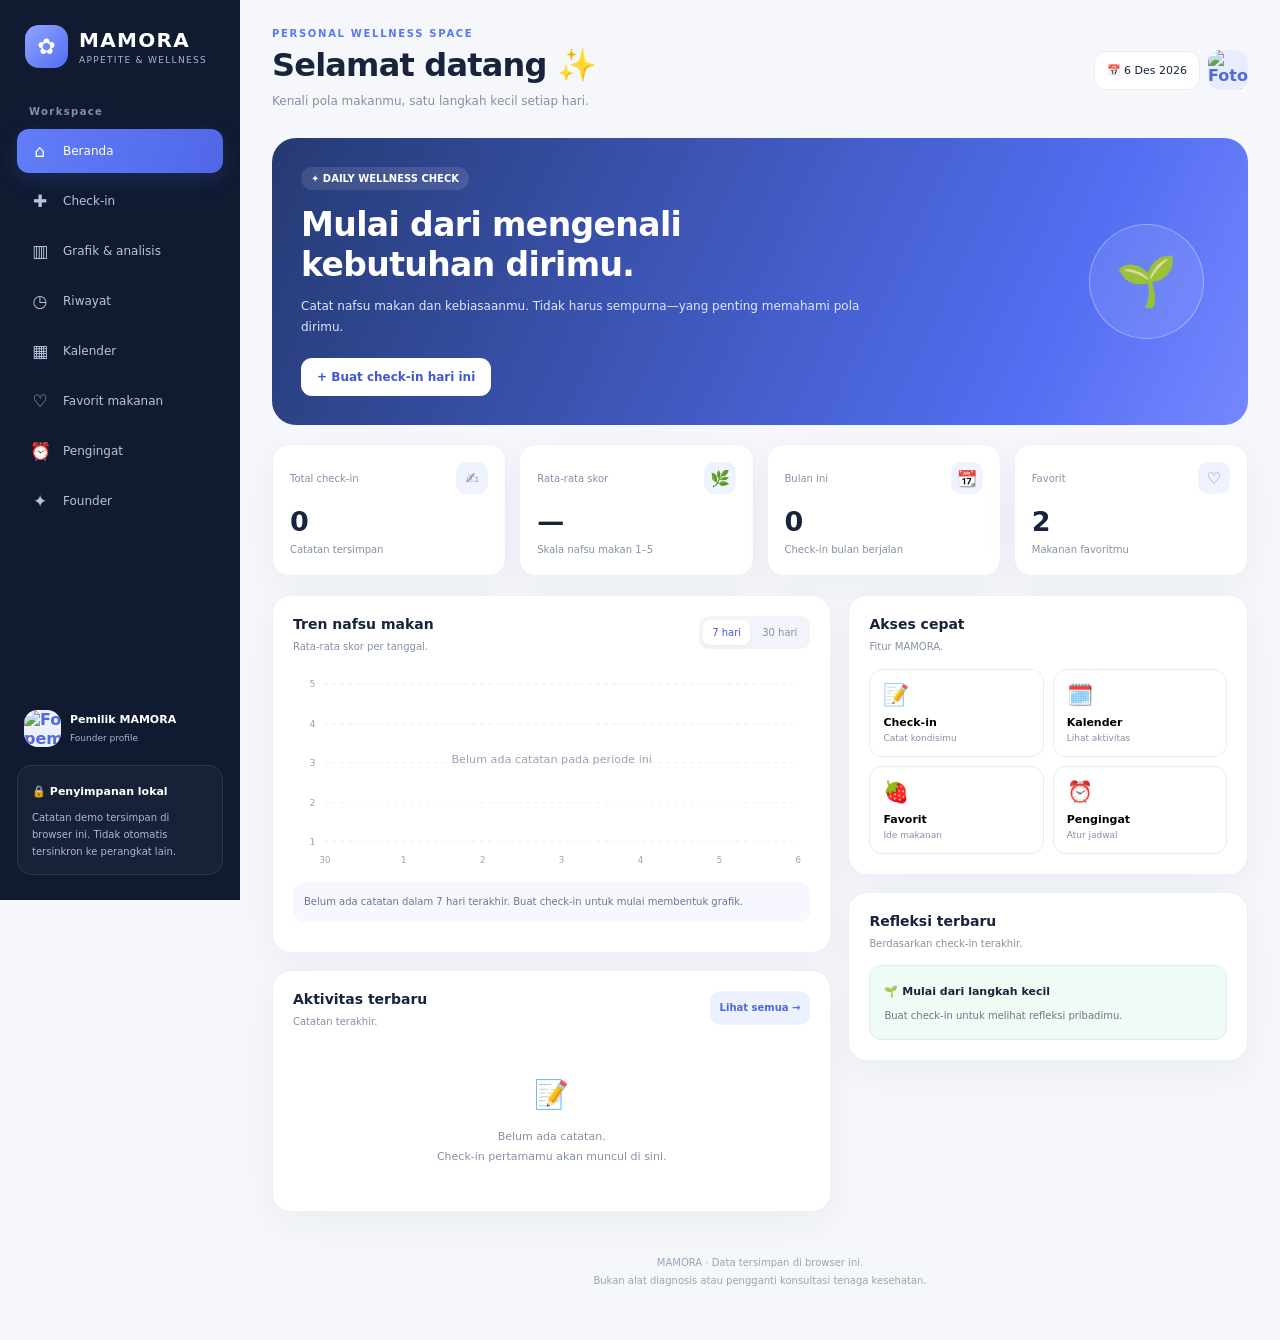
==== commit c346508d: "Prepare MAMORA for Vercel deployment" ====
--- a/templates/index.html
+++ b/templates/index.html
@@ -614,7 +614,8 @@
 }
 
 function updateOwnerPhoto() {
-  const raw = localStorage.getItem(KEY.photo);
+  const raw = localStorage.getItem(KEY.photo)
+    || "static/WhatsApp%20Image%202026-10-25%20at%2009.37.13.jpeg";
   const side = $("#sideOwnerMini");
   const avatar = $("#topAvatar");
   const photo = $("#founderPhoto");
